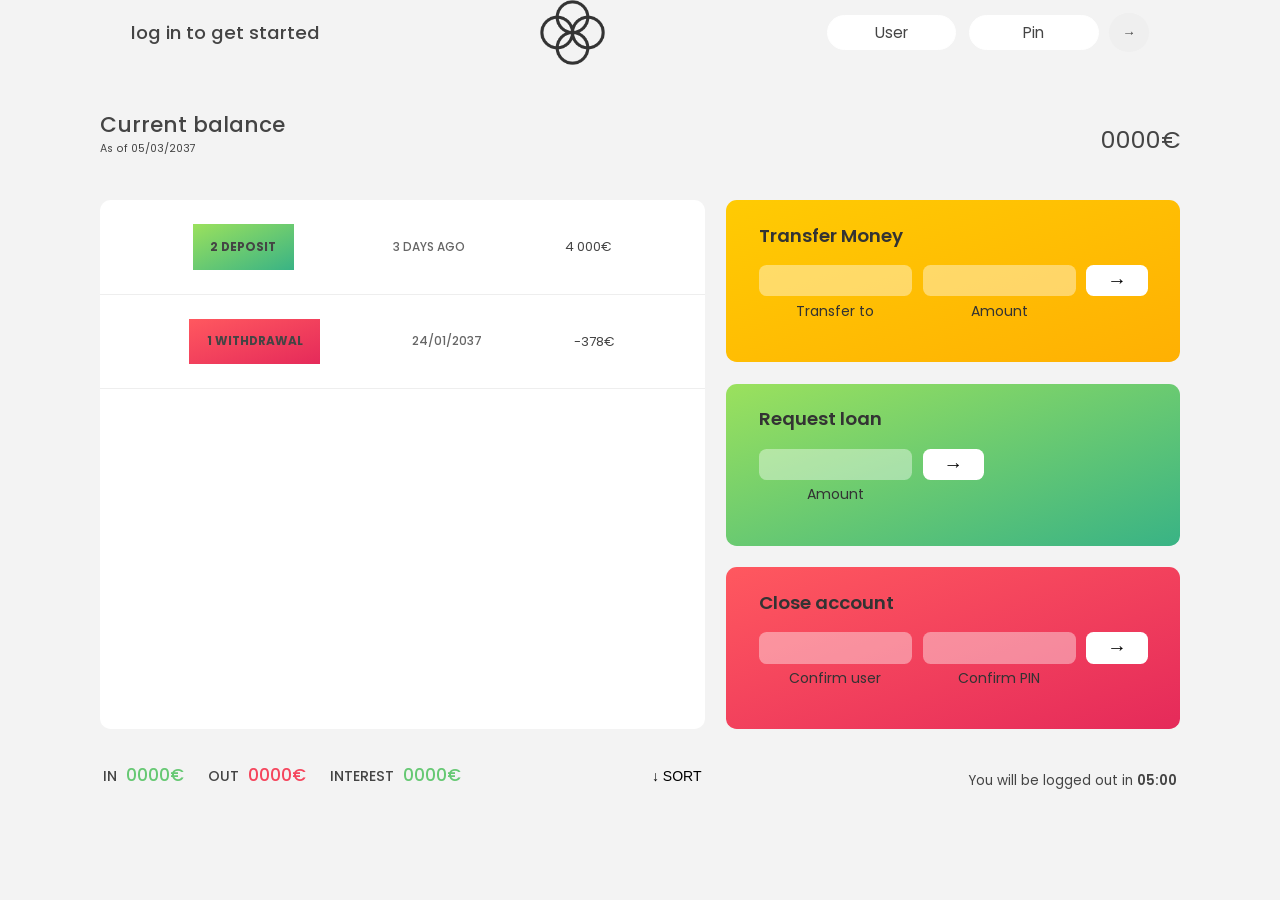
==== Projects/BankingApp/index.html @ bb2b0e35 "completed the html and css of the bankingApp" ====
<!DOCTYPE html>
<html lang="en">
<head>
    
    <meta charset="UTF-8">
    <meta name="viewport" content="width=device-width, initial-scale=1.0">
    <link rel="stylesheet" href="style.css">
    <link href="https://fonts.googleapis.com/css?family=Poppins:400,500,600&display=swap" rel="stylesheet"/>
    <title>BankList</title>

</head>

<body>

    <!-- Top Navigation -->
    <nav>
        <p class="welcome">log in to get started</p>
        <img src="logo.png" alt="logo" class="logo">
        
        <form class="login">
            <input type="text" placeholder="User" class="login__input login__input--user">
            <input type="text" placeholder="Pin" class="login__input login__input--pin">
            <button class="login__btn">&rarr;</button>
        </form>
    </nav>

    <main class="app">
        <!-- Balance -->
        <div class="balance">
            <div>
            <p class="balance__label">Current balance</p>
            <p class="balance__date">
                As of <span class="date">05/03/2037</span>
            </p>
            </div>
           <p class="balance__value">0000€</p>
        </div>

        <!-- movement -->
       <div class="movements">
        <div class="movements__row">
          <div class="movements__type movements__type--deposit">2 deposit</div>
          <div class="movements__date">3 days ago</div>
          <div class="movements__value">4 000€</div>
        </div>
        <div class="movements__row">
          <div class="movements__type movements__type--withdrawal">
            1 withdrawal
          </div>
          <div class="movements__date">24/01/2037</div>
          <div class="movements__value">-378€</div>
        </div>
      </div>

      <div class="summary">
        <p class="summary__label">In</p>
        <p class="summary__value summary__value--in">0000€</p>
        <p class="summary__label">Out</p>
        <p class="summary__value summary__value--out">0000€</p>
        <p class="summary__label">Interest</p>
        <p class="summary__value summary__value--interest">0000€</p>
        <button class="btn--sort">&downarrow; SORT</button>
      </div>

      <!-- Operational transfer -->

      <div class="operation operation--transfer">
        <h2>Transfer Money</h2>
        <form class="form form--transfer">
          <input type="text" class="form__input form__input--to" />
          <input type="number" class="form__input form__input--amount" />
          <button class="form__btn form__btn--transfer">&rarr;</button>
          <label class="form__label">Transfer to</label>
          <label class="form__label">Amount</label>
        </form>
      </div>

      <!-- operational loan -->

      <div class="operation operation--loan">
        <h2>Request loan</h2>
        <form class="form form--loan">
          <input type="number" class="form__input form__input--loan-amount" />
          <button class="form__btn form__btn--loan">&rarr;</button>
          <label class="form__label form__label--loan">Amount</label>
        </form>
      </div>

      <!-- operation close -->

      <div class="operation operation--close">
        <h2>Close account</h2>
        <form class="form form--close">
          <input type="text" class="form__input form__input--user"/>
          <input type="password" maxlength="6" class="form__input form__input--pin" />
          <button class="form__btn form__btn--close">&rarr;</button>
          <label class="form__label">Confirm user</label>
          <label class="form__label">Confirm PIN</label>
        </form>
      </div>

      <!-- logout timer -->

      <p class="logout-timer">
        You will be logged out in <span class="timer">05:00</span>
      </p>
    </main>
    <script src="script.js"></script>
</body>



</html>
---- Projects/BankingApp/style.css ----
*{
    margin: 0;
    padding: 0;
    box-sizing: inherit;
}

html{
    box-sizing: border-box;
    font-size: 67.5%;
}

body{
    font-family: "Poppins", sans-serif;
    color: #444;
    background-color: #f3f3f3;
    height: 100vh;
    width: 100vw;
}


nav{
    display: flex;
    justify-content: space-around;
    
    align-items: center;
    padding: 0 2rem;
}

.welcome{
    font-size: 1.7rem;
    font-weight: 500;
}

.logo{
    height: 6rem;
}

.login{
    display: flex;
}

.login__input{
    border:#444;
    margin: 2px;
    padding: 0.5rem 1rem;
    font-family: inherit;
    font-size: 1.4rem;
    width: 12rem;
    border-radius: 10rem;
    margin-right: 1rem;
    color: inherit;
    border: 1px solid #fff;
    transition: all 0.3s;
    text-align: center;
}

.login__btn{
    padding: 0.5rem 1.2rem;
    border-radius: 5rem;
    border: #444;
    transition: all 0.3s;
    color: inherit;
    cursor: pointer;
}

.login__input:focus {
  outline: none;
  border: 1px hsl(0, 4%, 55%);
}

.login__input::placeholder{
    color:#444;
}

/* Application */

.app{
    position: relative;
    display: grid;
    max-width: 100rem;
    margin: 4rem auto;
    grid-template-columns: 4fr 3fr;
    grid-template-rows: auto repeat(3, 15rem) auto;
    gap: 2rem;

    /* fade in out animation */

    /* opacity: 0; */
    transition: all 1s;
}

/* Balance */

.balance{
    
    grid-column: 1 / span 2;
    display: flex;
    align-items: flex-end;
    justify-content: space-between;
    margin-bottom: 2rem;
}

.balance__label{
    font-size: 2rem;
    font-weight: 500;
}

.balance__data{
    font-size: 1.4rem;
    color: #928b8b
}

.balance__value{
    font-size: 2.2rem;
    color:#444
}

/* Movements */

.movements{
    grid-row: 2 / span 3;
    background-color: #fff;
    border-radius: 1rem;
    overflow: scroll;
}

.movements__row{
    padding: 2.25rem 4rem;
    display: flex;
    align-items: center;
    border-bottom: 1px solid #eee;
    justify-content: space-around;
}

.movements__type{
    font-size: 1.1rem;
    text-transform: uppercase;
    font-weight: 700;
    color:#444;
    padding: 1.3rem 1.6rem;
}

.movements__date {
  font-size: 1.1rem;
  text-transform: uppercase;
  font-weight: 500;
  color: #666;
}

.movements__type--deposit {
  background-image: linear-gradient(to top left, #39b385, #9be15d);
}

.movements__type--withdrawal {
  background-image: linear-gradient(to top left, #e52a5a, #ff585f);
}

.movements__value {
  font-size: 1.2rem;
}


/* summary */

.summary {
  grid-row: 5 / 6;
  display: flex;
  align-items: baseline;
  padding: 0 0.3rem;
  margin-top: 1rem;
}

.summary__label {
  font-size: 1.3rem;
  font-weight: 500;
  text-transform: uppercase;
  margin-right: 0.8rem;
}

.summary__value {
    font-size: 1.6rem;
    font-weight: 500;
    margin-right: 2.25rem;
}

.summary__value--in,
.summary__value--interest {
  color: #66c873;
}

.summary__value--out {
  color: #f5465d;
}

.btn--sort {
  margin-left: auto;
  border: none;
  background: none;
  font-size: 1.3rem;
  font-weight: 500;
  cursor: pointer;
}


/* operation */


.operation{
    border-radius: 1rem;
    /* background-color: red; */
    padding: 2rem 3rem;
    color: #333;
}


.operation--transfer {
  background-image: linear-gradient(to top left, #ffb003, #ffcb03);
}

.operation--loan {
  background-image: linear-gradient(to top left, #39b385, #9be15d);
}

.operation--close {
  background-image: linear-gradient(to top left, #e52a5a, #ff585f);
}


h2 {
  margin-bottom: 1.5rem;
  font-size: 1.7rem;
  font-weight: 600;
  color: #333;
}

.form {
  display: grid;
  grid-template-columns: 2.5fr 2.5fr 1fr;
  grid-template-rows: auto auto;
  gap: 0.4rem 1rem;
}

/* Exceptions for interst */
.form.form--loan {
  grid-template-columns: 2.5fr 1fr 2.5fr;
}
.form__label--loan {
  grid-row: 2;
}
/* End exceptions */

.form__input {
  width: 100%;
  border: none;
  background-color: rgba(255, 255, 255, 0.4);
  font-family: inherit;
  font-size: 1.5rem;
  text-align: center;
  color: #333;
  padding: 0.3rem 1rem;
  border-radius: 0.7rem;
  transition: all 0.3s;
}

.form__input:focus {
  outline: none;
  background-color: rgba(255, 255, 255, 0.6);
}

.form__label {
  font-size: 1.3rem;
  text-align: center;
}

.form__btn {
  border: none;
  border-radius: 0.7rem;
  font-size: 1.8rem;
  background-color: #fff;
  cursor: pointer;
  transition: all 0.3s;
}

.form__btn:focus {
  outline: none;
  background-color: rgba(255, 255, 255, 0.8);
}

.logout-timer {
  padding: 0 0.3rem;
  margin-top: 1.9rem;
  text-align: right;
  font-size: 1.25rem;
}

.timer {
  font-weight: 600;
}
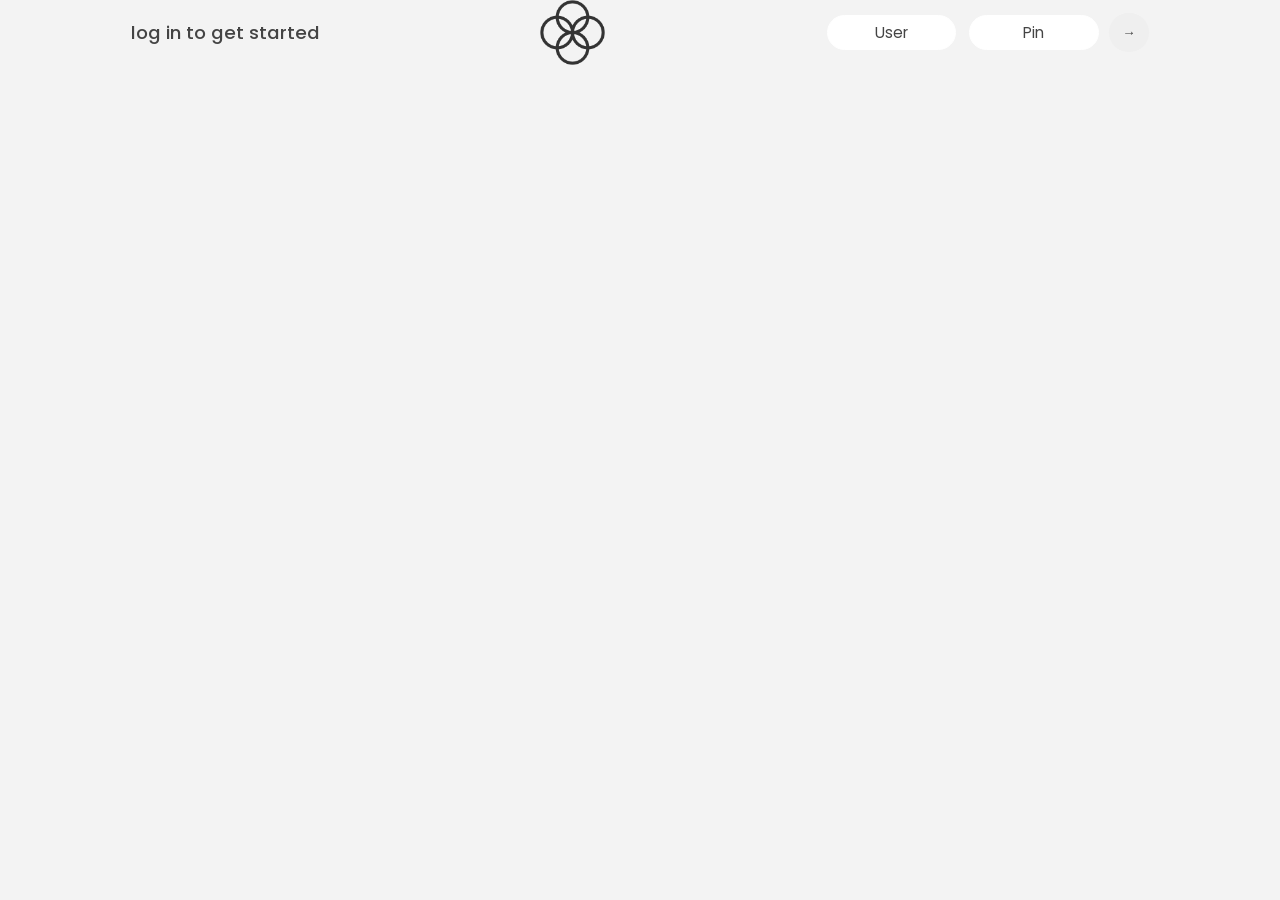
==== commit 3410a35d: "implemented the login logic and working" ====
--- a/Projects/BankingApp/index.html
+++ b/Projects/BankingApp/index.html
@@ -22,6 +22,7 @@
             <input type="text" placeholder="Pin" class="login__input login__input--pin">
             <button class="login__btn">&rarr;</button>
         </form>
+        
     </nav>
 
     <main class="app">
@@ -90,6 +91,7 @@
 
       <div class="operation operation--close">
         <h2>Close account</h2>
+
         <form class="form form--close">
           <input type="text" class="form__input form__input--user"/>
           <input type="password" maxlength="6" class="form__input form__input--pin" />
--- a/Projects/BankingApp/style.css
+++ b/Projects/BankingApp/style.css
@@ -85,7 +85,7 @@
 
     /* fade in out animation */
 
-    /* opacity: 0; */
+    opacity: 0;
     transition: all 1s;
 }
 
@@ -138,6 +138,7 @@
     font-weight: 700;
     color:#444;
     padding: 1.3rem 1.6rem;
+    border-radius: 5rem;
 }
 
 .movements__date {
@@ -203,7 +204,6 @@
 
 
 /* operation */
-
 
 .operation{
     border-radius: 1rem;
